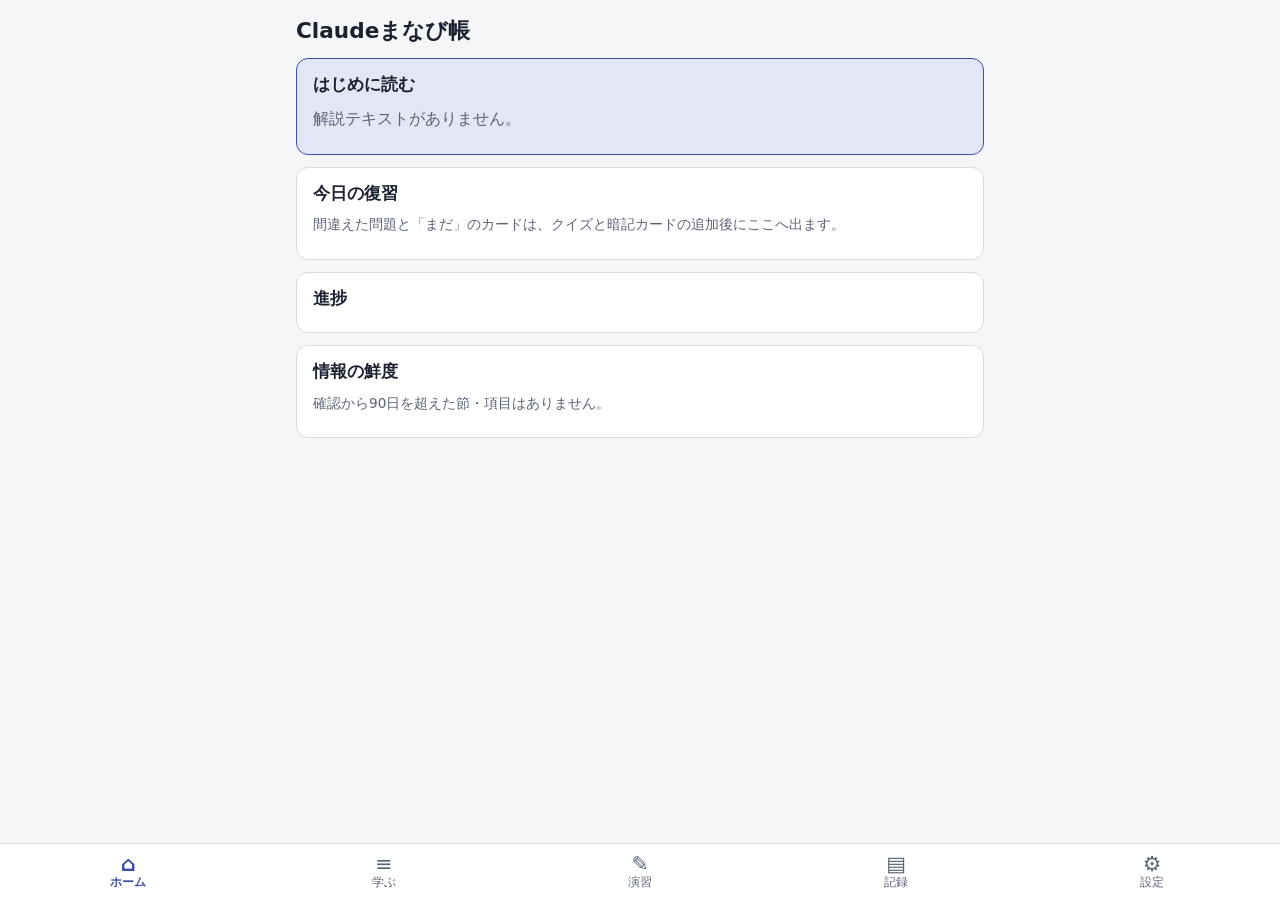
==== index.html @ 8e3b7962 "フェーズ1：fe-manabi からの移植、5タブの枠組み、学ぶ（テキスト）、新図種、validate、作成と検査の手順 Co-Authored-By: Claude Opus 5.5 <norepl" ====
<!doctype html>
<html lang="ja">
<head>
  <meta charset="utf-8">
  <meta name="viewport" content="width=device-width, initial-scale=1, viewport-fit=cover">
  <title>Claudeまなび帳</title>
  <meta name="description" content="Claudeアプリと Claude Code の機能を学ぶ、非公式の学習アプリ。解説はすべてオリジナルです。">
  <meta name="theme-color" content="#f5f6f8" media="(prefers-color-scheme: light)">
  <meta name="theme-color" content="#14171f" media="(prefers-color-scheme: dark)">
  <meta name="color-scheme" content="light dark">
  <meta name="mobile-web-app-capable" content="yes">
  <meta name="apple-mobile-web-app-capable" content="yes">
  <meta name="apple-mobile-web-app-title" content="Claudeまなび">
  <meta name="apple-mobile-web-app-status-bar-style" content="default">
  <meta name="format-detection" content="telephone=no">
  <link rel="stylesheet" href="css/base.css">
  <link rel="stylesheet" href="css/components.css">
  <link rel="stylesheet" href="css/views.css">
</head>
<body>
  <button type="button" id="update-banner" class="update-banner" hidden>更新があります（タップで再読み込み）</button>
  <main id="view" class="view"><p class="muted center">読み込み中…</p></main>
  <div id="toast" class="toast-host" aria-live="polite"></div>
  <nav id="tabbar" class="tabbar" aria-label="メインメニュー">
    <a href="#/home" data-tab="home"><span class="tab-icon" aria-hidden="true">⌂</span>ホーム</a>
    <a href="#/learn" data-tab="learn"><span class="tab-icon" aria-hidden="true">≡</span>学ぶ</a>
    <a href="#/quiz" data-tab="quiz"><span class="tab-icon" aria-hidden="true">✎</span>演習</a>
    <a href="#/records" data-tab="records"><span class="tab-icon" aria-hidden="true">▤</span>記録</a>
    <a href="#/settings" data-tab="settings"><span class="tab-icon" aria-hidden="true">⚙</span>設定</a>
  </nav>
  <noscript><p style="padding:16px">このアプリの利用には JavaScript が必要です。</p></noscript>
  <script type="module" src="js/app.js"></script>
</body>
</html>
---- css/base.css ----
/* 変数・リセット・レイアウトの土台。配色は prefers-color-scheme で切り替える */
:root {
  color-scheme: light dark;
  --bg: #f5f6f8;
  --surface: #ffffff;
  --surface-2: #eceff4;
  --text: #1c2130;
  --muted: #5b6375;
  --line: #d5dae3;
  --accent: #3d4fa0;
  --accent-text: #ffffff;
  --accent-soft: #e2e6f6;
  --ok: #1a7f4b;
  --ok-soft: #dff3e6;
  --ng: #b3342d;
  --ng-soft: #fbe3e0;
  --warn: #8a5a00;
  --warn-soft: #fcefcf;
  --term-bg: #1e2230;
  --term-text: #e4e7ef;
  --term-muted: #949bb0;
  --term-prompt: #9db0f2;
  --term-hl: #343b55;
  --radius: 12px;
  --tabbar-h: 56px;
  --safe-t: env(safe-area-inset-top, 0px);
  --safe-b: env(safe-area-inset-bottom, 0px);
  --safe-l: env(safe-area-inset-left, 0px);
  --safe-r: env(safe-area-inset-right, 0px);
  --font: system-ui, -apple-system, "Hiragino Sans", "Hiragino Kaku Gothic ProN", "Yu Gothic UI", Meiryo, sans-serif;
  --mono: ui-monospace, SFMono-Regular, Menlo, Consolas, "Courier New", monospace;
}

@media (prefers-color-scheme: dark) {
  :root {
    --bg: #14171f;
    --surface: #1d212b;
    --surface-2: #282d39;
    --text: #e7eaf1;
    --muted: #a0a8ba;
    --line: #383e4d;
    --accent: #9db0f2;
    --accent-text: #121731;
    --accent-soft: #252c4d;
    --ok: #6fd39a;
    --ok-soft: #1c3527;
    --ng: #f08a80;
    --ng-soft: #42211f;
    --warn: #f0c060;
    --warn-soft: #3d3118;
  }
}

*, *::before, *::after { box-sizing: border-box; }

html {
  font-size: 100%;
  -webkit-text-size-adjust: 100%;
  text-size-adjust: 100%;
}
html[data-font="large"] { font-size: 115%; }

body {
  margin: 0;
  background: var(--bg);
  color: var(--text);
  font-family: var(--font);
  line-height: 1.7;
  overflow-wrap: anywhere;
  -webkit-tap-highlight-color: transparent;
  min-height: 100dvh;
}

h1 { font-size: 1.35rem; margin: 0 0 12px; line-height: 1.4; }
h2 { font-size: 1.05rem; margin: 0 0 8px; line-height: 1.4; }
h3 { font-size: 1rem; margin: 0 0 4px; }
p { margin: 0 0 8px; }
ul { margin: 0; padding: 0; list-style: none; }
a { color: var(--accent); }
small { font-size: 0.6em; font-weight: 500; }
[hidden] { display: none !important; }

/* 操作要素：ダブルタップ拡大を防ぎ、44px以上のタップ領域を確保する */
button, a, input, select, textarea, label, summary { touch-action: manipulation; }
button, input, select, textarea { font: inherit; color: inherit; }
/* 入力欄は16px未満にしない（iOSの自動ズーム防止） */
input, select, textarea { font-size: max(16px, 1rem); }

:focus-visible { outline: 3px solid var(--accent); outline-offset: 2px; }

.view {
  max-width: 720px;
  margin: 0 auto;
  padding: calc(16px + var(--safe-t)) calc(16px + var(--safe-r)) calc(var(--tabbar-h) + var(--safe-b) + 24px) calc(16px + var(--safe-l));
}
body.is-busy .view { padding-bottom: calc(var(--safe-b) + 24px); }

/* 横に長い表・コード・図は、その要素だけを横スクロールさせる */
.scroll-x { overflow-x: auto; -webkit-overflow-scrolling: touch; max-width: 100%; }

.muted { color: var(--muted); }
.small { font-size: 0.85rem; }
.center { text-align: center; }
.block { display: block; }
.mono { font-family: var(--mono); }

@media (prefers-reduced-motion: reduce) {
  * { scroll-behavior: auto !important; transition: none !important; }
}
---- css/components.css ----
/* 共通部品 */

/* ---- タブバー ---- */
.tabbar {
  position: fixed;
  left: 0; right: 0; bottom: 0;
  display: flex;
  padding: 0 var(--safe-r) var(--safe-b) var(--safe-l);
  background: var(--surface);
  border-top: 1px solid var(--line);
  z-index: 10;
}
.tabbar a {
  flex: 1;
  min-height: var(--tabbar-h);
  display: flex;
  flex-direction: column;
  align-items: center;
  justify-content: center;
  gap: 2px;
  font-size: 0.72rem;
  line-height: 1.2;
  color: var(--muted);
  text-decoration: none;
}
.tabbar a[aria-current="page"] { color: var(--accent); font-weight: 700; }
.tab-icon { font-size: 1.3rem; line-height: 1; }
body.is-busy .tabbar { display: none; }

/* ---- ボタン ---- */
.btn {
  display: inline-flex;
  align-items: center;
  justify-content: center;
  min-height: 44px;
  padding: 8px 16px;
  border: 1px solid var(--line);
  border-radius: 10px;
  background: var(--surface);
  color: var(--text);
  font-weight: 600;
  text-decoration: none;
  cursor: pointer;
}
.btn.primary { background: var(--accent); border-color: var(--accent); color: var(--accent-text); }
.btn.danger { border-color: var(--ng); color: var(--ng); }
.btn.big { width: 100%; min-height: 52px; font-size: 1.05rem; }
.btn.small { padding: 6px 12px; font-size: 0.85rem; }
.btn.grow { flex: 1; }
.btn.is-flagged { border-color: var(--warn); color: var(--warn); }
.btn:disabled { opacity: 0.45; cursor: default; }
.btn:active:not(:disabled) { filter: brightness(0.94); }

.btn-row { display: flex; gap: 8px; justify-content: flex-end; flex-wrap: wrap; }
.btn-col { display: flex; flex-direction: column; gap: 10px; margin: 16px 0; }

/* ---- カード・通知 ---- */
.card {
  background: var(--surface);
  border: 1px solid var(--line);
  border-radius: var(--radius);
  padding: 14px 16px;
  margin: 0 0 12px;
}
.card.accent { border-color: var(--accent); background: var(--accent-soft); }
.notice {
  border-radius: 10px;
  padding: 10px 12px;
  margin: 0 0 12px;
  background: var(--surface-2);
  font-size: 0.9rem;
}
.backup-notice { display: flex; align-items: center; justify-content: space-between; gap: 10px; }
.notice.warn { background: var(--warn-soft); color: var(--warn); }
.badge {
  display: inline-block;
  margin-left: 8px;
  padding: 0 8px;
  border-radius: 999px;
  font-size: 0.75rem;
  background: var(--surface-2);
}
.badge.warn { background: var(--warn-soft); color: var(--warn); }

/* ---- チップ（絞り込み） ---- */
.chips { display: flex; flex-wrap: wrap; gap: 8px; }
.chip {
  min-height: 44px;
  padding: 6px 14px;
  border: 1px solid var(--line);
  border-radius: 999px;
  background: var(--surface);
  color: var(--text);
  cursor: pointer;
}
.chip.is-on { background: var(--accent); border-color: var(--accent); color: var(--accent-text); font-weight: 700; }

/* ---- 横棒 ---- */
.bar-row { display: grid; grid-template-columns: 6.5em 1fr 3em 4em; align-items: center; gap: 8px; min-height: 32px; }
.bar-track { display: block; height: 10px; border-radius: 5px; background: var(--surface-2); overflow: hidden; }
.bar-fill { display: block; height: 100%; border-radius: 5px; background: var(--accent); }
.bar-value { text-align: right; font-weight: 700; font-variant-numeric: tabular-nums; }
.bar-count { text-align: right; font-variant-numeric: tabular-nums; }

/* ---- リスト ---- */
.link-list li + li { border-top: 1px solid var(--line); }
.link-list a {
  display: flex;
  flex-direction: column;
  min-height: 44px;
  padding: 10px 0;
  color: var(--text);
  text-decoration: none;
}
.link-title { display: -webkit-box; -webkit-line-clamp: 2; line-clamp: 2; -webkit-box-orient: vertical; overflow: hidden; }

/* ---- 入力 ---- */
.input {
  width: 100%;
  padding: 10px 12px;
  border: 1px solid var(--line);
  border-radius: 10px;
  background: var(--surface);
  margin: 0 0 12px;
}
textarea.input { resize: vertical; line-height: 1.5; }
.radio-list { display: flex; flex-direction: column; margin: 0 0 12px; }
.radio-item { display: flex; align-items: center; gap: 10px; min-height: 44px; }
.radio-item input { width: 20px; height: 20px; accent-color: var(--accent); }

.setting-row {
  display: flex;
  align-items: center;
  justify-content: space-between;
  gap: 12px;
  min-height: 52px;
  padding: 6px 0;
}
.setting-row + .setting-row { border-top: 1px solid var(--line); }
.switch { width: 24px; height: 24px; flex: none; accent-color: var(--accent); }

.kv { display: grid; grid-template-columns: 6em 1fr; gap: 4px 12px; margin: 0 0 12px; }
.kv dt { color: var(--muted); }
.kv dd { margin: 0; }

/* ---- ダイアログ ---- */
.dialog {
  width: min(92vw, 480px);
  max-height: 86dvh;
  padding: 0;
  border: 1px solid var(--line);
  border-radius: 16px;
  background: var(--surface);
  color: var(--text);
}
.dialog::backdrop { background: rgba(0, 0, 0, 0.5); }
.dialog-inner { padding: 18px 16px 16px; }
.dialog-msg { margin-bottom: 16px; }

/* ---- トースト・更新バナー ---- */
.toast-host {
  position: fixed;
  left: 0; right: 0;
  bottom: calc(var(--tabbar-h) + var(--safe-b) + 12px);
  display: flex;
  justify-content: center;
  padding: 0 16px;
  pointer-events: none;
  z-index: 30;
}
body.is-busy .toast-host { bottom: calc(var(--safe-b) + 84px); }
.toast {
  max-width: 480px;
  padding: 10px 16px;
  border-radius: 10px;
  background: var(--text);
  color: var(--bg);
  font-size: 0.9rem;
  box-shadow: 0 4px 16px rgba(0, 0, 0, 0.25);
}
.toast.is-error { background: var(--ng); color: #fff; }

.update-banner {
  position: sticky;
  top: 0;
  z-index: 20;
  width: 100%;
  min-height: calc(44px + var(--safe-t));
  padding: var(--safe-t) 16px 0;
  border: 0;
  background: var(--accent);
  color: var(--accent-text);
  font-weight: 700;
  cursor: pointer;
}

/* ---- 用語リンク ---- */
.term-link {
  display: inline;
  padding: 0;
  margin: 0;
  border: 0;
  background: none;
  color: inherit;
  font: inherit;
  text-decoration: underline dotted var(--accent);
  text-decoration-thickness: 2px;
  text-underline-offset: 3px;
  cursor: pointer;
}

/* ---- 「AIに聞く」 ---- */
.ask-ai-fab {
  position: fixed;
  right: calc(var(--safe-r) + 14px);
  bottom: calc(var(--tabbar-h) + var(--safe-b) + 16px);
  z-index: 25;
  min-height: 44px;
  padding: 8px 18px;
  border: 0;
  border-radius: 999px;
  background: var(--accent);
  color: var(--accent-text);
  font: inherit;
  font-weight: 700;
  box-shadow: 0 4px 16px rgba(0, 0, 0, 0.3);
  cursor: pointer;
}
.ask-ai-fab[hidden] { display: none; }
body.is-busy .ask-ai-fab { bottom: calc(var(--safe-b) + 96px); }
.ai-quote {
  margin: 0 0 12px;
  padding: 8px 12px;
  border-left: 4px solid var(--accent);
  background: var(--surface-2);
  border-radius: 6px;
  font-size: 0.92rem;
}
.ai-extra {
  width: 100%;
  min-height: 44px;
  margin: 12px 0;
  padding: 8px 12px;
  border: 1px solid var(--line);
  border-radius: 10px;
  background: var(--surface);
  color: var(--text);
  font: inherit;
}
.ai-preview {
  width: 100%;
  margin: 4px 0 12px;
  padding: 8px 10px;
  border: 1px solid var(--line);
  border-radius: 10px;
  background: var(--surface-2);
  color: var(--text);
  font: inherit;
  font-size: 0.82rem;
  line-height: 1.5;
  resize: vertical;
}
.btn.is-disabled { opacity: 0.55; cursor: default; font-weight: 500; font-size: 0.95rem; }
.btn.is-placeholder { visibility: hidden; }
---- css/views.css ----
/* 画面ごとのスタイル */

/* ---- ホーム ---- */
.tiles { display: grid; grid-template-columns: repeat(2, 1fr); gap: 10px; margin: 0 0 4px; }
.tile {
  display: flex;
  flex-direction: column;
  gap: 2px;
  padding: 12px 14px;
  border: 1px solid var(--line);
  border-radius: var(--radius);
  background: var(--surface);
}
.tile-label { font-size: 0.8rem; color: var(--muted); }
.tile-value { font-size: 1.7rem; font-weight: 700; line-height: 1.3; font-variant-numeric: tabular-nums; }

/* ---- 出題 ---- */
.run-head { display: flex; align-items: center; justify-content: space-between; gap: 8px; margin: 0 0 8px; }
.run-progress { font-weight: 700; font-size: 0.9rem; text-align: center; }
.progress { height: 4px; border-radius: 2px; background: var(--surface-2); overflow: hidden; margin: 0 0 12px; }
.progress span { display: block; height: 100%; background: var(--accent); }
.q-meta { margin: 0 0 6px; }
.q-stem { font-size: 1.05rem; margin: 0 0 14px; }
.q-stem p { margin: 0 0 10px; }

.q-table { border-collapse: collapse; margin: 4px 0 10px; font-size: 0.95rem; }
.q-table th, .q-table td { border: 1px solid var(--line); padding: 6px 10px; white-space: nowrap; text-align: left; }
.q-table th { background: var(--surface-2); }

.choices { display: flex; flex-direction: column; gap: 10px; margin: 0 0 16px; }
.choice {
  display: flex;
  align-items: flex-start;
  gap: 12px;
  width: 100%;
  min-height: 52px;
  padding: 12px 14px;
  border: 2px solid var(--line);
  border-radius: var(--radius);
  background: var(--surface);
  color: var(--text);
  text-align: left;
  line-height: 1.6;
}
button.choice { cursor: pointer; }
.choice-label {
  flex: none;
  width: 28px; height: 28px;
  display: grid;
  place-items: center;
  border-radius: 50%;
  background: var(--surface-2);
  font-weight: 700;
  font-size: 0.9rem;
}
.choice-body { display: flex; flex-direction: column; gap: 6px; min-width: 0; }
.choice-why { font-size: 0.9rem; color: var(--muted); }
.choice.is-selected { border-color: var(--accent); background: var(--accent-soft); }
.choice.is-selected .choice-label { background: var(--accent); color: var(--accent-text); }
.choice.is-correct { border-color: var(--ok); background: var(--ok-soft); }
.choice.is-correct .choice-label { background: var(--ok); color: var(--surface); }
.choice.is-correct .choice-why b { color: var(--ok); }
.choice.is-wrong { border-color: var(--ng); background: var(--ng-soft); }
.choice.is-wrong .choice-label { background: var(--ng); color: var(--surface); }
.choice.is-wrong .choice-why b { color: var(--ng); }

.result-banner {
  display: flex;
  align-items: baseline;
  justify-content: space-between;
  gap: 12px;
  padding: 10px 14px;
  margin: 0 0 12px;
  border-radius: 10px;
  scroll-margin-top: calc(var(--safe-t) + 8px);
}
.result-banner strong { font-size: 1.1rem; }
.result-banner.is-ok { background: var(--ok-soft); color: var(--ok); }
.result-banner.is-ng { background: var(--ng-soft); color: var(--ng); }

.explain {
  padding: 12px 14px;
  margin: 0 0 16px;
  border-left: 4px solid var(--accent);
  border-radius: 4px var(--radius) var(--radius) 4px;
  background: var(--surface);
}

/* 画面下に張り付く操作ボタン */
.sticky-action {
  position: sticky;
  bottom: calc(var(--tabbar-h) + var(--safe-b));
  padding: 10px 0;
  background: linear-gradient(to bottom, transparent, var(--bg) 28%);
}
body.is-busy .sticky-action { bottom: var(--safe-b); }
.sticky-action .btn-row { flex-wrap: nowrap; }

/* ---- 結果 ---- */
.score { font-size: 2.2rem; font-weight: 700; margin: 0; font-variant-numeric: tabular-nums; }
.score-sub { font-size: 1.1rem; margin: 0; }

/* ---- 設定 ---- */
.setting-row input[type="number"], .setting-row input[type="date"], .setting-row select {
  min-height: 44px;
  padding: 6px 10px;
  border: 1px solid var(--line);
  border-radius: 10px;
  background: var(--surface);
  max-width: 11em;
}
.setting-row input[type="number"] { width: 5.5em; text-align: right; }

/* ---- 図 ---- */
.q-figure { margin: 4px 0 12px; }
.q-figure .scroll-x { padding: 4px 0; }
.figure-svg { display: block; max-width: none; height: auto; margin: 0 auto; font-family: var(--font); }
.q-figure figcaption { text-align: center; font-size: 0.85rem; color: var(--muted); margin-top: 4px; }
.fig-node { fill: var(--surface); stroke: var(--text); stroke-width: 1.6; }
.fig-node-inner { fill: none; stroke: var(--text); stroke-width: 1.2; }
.fig-fw { stroke: var(--ng); stroke-width: 2.2; }
.fig-line { fill: none; stroke: var(--text); stroke-width: 1.5; }
.fig-dashed { stroke-dasharray: 6 4; }
.fig-dotted { stroke-dasharray: 2 2; }
.fig-arrowhead { fill: var(--text); }
.fig-dot { fill: var(--text); }
.fig-text { fill: var(--text); }
.fig-text-muted { fill: var(--muted); }
.fig-bold { font-weight: 700; }
.fig-label-bg { fill: var(--bg); opacity: 0.92; }
.fig-zone { fill: var(--surface-2); stroke: var(--muted); stroke-width: 1.2; stroke-dasharray: 6 4; }
.fig-grid { stroke: var(--line); stroke-width: 1.2; }
.fig-grid-minor { stroke: var(--line); stroke-width: 0.6; }
.fig-bar { fill: var(--accent-soft); stroke: var(--accent); stroke-width: 1.2; }
.fig-bar-actual { fill: var(--accent); }
.fig-marker { stroke: var(--ng); stroke-width: 2; stroke-dasharray: 4 3; }

/* ---- 演習タブの見出し ---- */
.section-title { margin: 20px 0 8px; font-size: 1.1rem; }

/* ---- 用語 ---- */
.subnav { margin: 0 0 12px; }
.subnav .chip { display: inline-flex; align-items: center; text-decoration: none; }
.kana-index { display: flex; flex-wrap: wrap; gap: 4px; margin: 0 0 12px; }
.kana-index a {
  min-width: 44px; min-height: 44px;
  display: grid; place-items: center;
  border: 1px solid var(--line); border-radius: 8px;
  background: var(--surface); color: var(--text); text-decoration: none; font-weight: 700;
}
.card h2[id] { scroll-margin-top: calc(var(--safe-t) + 8px); }
.term-name { font-weight: 700; }
.term-def { font-size: 1.05rem; margin: 0; }

/* ---- 暗記カード ---- */
.flashcard {
  position: relative;
  display: flex;
  flex-direction: column;
  justify-content: center;
  min-height: 46dvh;
  margin: 8px 0 16px;
  padding: 24px 20px;
  border: 2px solid var(--line);
  border-radius: 18px;
  background: var(--surface);
  text-align: center;
  touch-action: pan-y;
  user-select: none;
  -webkit-user-select: none;
  cursor: pointer;
  transition: transform 0.2s ease;
}
.flashcard.is-dragging { transition: none; }
.flashcard.is-flipped { border-color: var(--accent); text-align: left; }
.flash-front { font-size: 1.6rem; font-weight: 700; margin: 8px 0; }
.flash-term { font-weight: 700; color: var(--accent); }
.flash-def { font-size: 1.1rem; line-height: 1.8; margin: 0; }
.flash-hint {
  position: absolute; top: 14px;
  padding: 2px 10px; border-radius: 6px;
  font-weight: 700; opacity: 0; transition: opacity 0.1s;
}
.flash-hint-ok { left: 14px; color: var(--ok); border: 2px solid var(--ok); }
.flash-hint-ng { right: 14px; color: var(--ng); border: 2px solid var(--ng); }
.flashcard.show-ok .flash-hint-ok, .flashcard.show-ng .flash-hint-ng { opacity: 1; }
.flash-buttons { flex-wrap: nowrap; }

/* ---- ヘルプ ---- */
.help-list { padding-left: 1.2em; list-style: disc; }
.help-list li { margin: 0 0 8px; line-height: 1.75; }

/* ---- 用語集 ---- */
.glossary-controls { margin: 0 0 8px; }
.cat-index { display: flex; flex-wrap: wrap; gap: 6px; margin: 0 0 12px; }
.cat-index a {
  display: inline-flex; align-items: center;
  min-height: 44px; padding: 4px 12px;
  border: 1px solid var(--line); border-radius: 8px;
  background: var(--surface); color: var(--text); text-decoration: none; font-size: 0.85rem;
}
.field-heading { margin: 18px 0 8px; padding-left: 10px; border-left: 5px solid var(--accent); }
.cat-heading { scroll-margin-top: calc(var(--safe-t) + 8px); margin-top: 0 !important; }
.term-sub { display: flex; align-items: center; gap: 6px; flex-wrap: wrap; }
/* ---- 解説用の図 ---- */
.fig-on-accent { fill: var(--accent-text); }
.fig-line-accent { stroke: var(--accent); stroke-width: 2; }
.fig-cell-dim { fill: var(--surface-2); stroke: var(--muted); stroke-width: 1.2; }
.fig-venn { fill: none; stroke: var(--text); stroke-width: 1.6; }
.fig-venn-shade { fill: var(--accent); opacity: 0.35; }

/* ---- 学ぶタブ ---- */
.lesson-chapters { list-style: none; margin: 0; padding: 0; }
.lesson-chapters li + li { border-top: 1px solid var(--line); }
.lesson-chapters a { display: flex; align-items: center; gap: 10px; min-height: 52px; padding: 8px 4px; color: var(--text); text-decoration: none; }
.lesson-chapters .grow { flex: 1; min-width: 0; }
.read-mark { flex: none; min-width: 3.4em; text-align: center; font-size: 0.8rem; padding: 2px 8px; border-radius: 999px; background: var(--surface-2); color: var(--muted); }
.read-mark.is-done { background: var(--ok-soft); color: var(--ok); font-weight: 700; }
.lesson-points { margin: 0 0 12px; padding: 10px 14px 10px 30px; background: var(--accent-soft); border-radius: var(--radius); }
.lesson-body > * + * { margin-top: 12px; }
.lesson-body p { margin: 0; line-height: 1.85; }
.lesson-body h3 { margin: 20px 0 0; font-size: 1.05rem; }
.lesson-steps { margin: 0; padding-left: 1.6em; line-height: 1.8; }
.lesson-steps li + li { margin-top: 4px; }
.lesson-note { padding: 10px 14px; border-radius: var(--radius); border-left: 4px solid var(--accent); background: var(--surface-2); }
.lesson-note.is-pitfall { border-left-color: var(--ng); background: var(--ng-soft); }
.lesson-note.is-tip { border-left-color: var(--ok); background: var(--ok-soft); }
.lesson-note .note-title { display: block; font-weight: 700; margin-bottom: 2px; }
.lesson-example { padding: 10px 14px; border: 1px solid var(--line); border-radius: var(--radius); background: var(--surface); }
.lesson-example summary { cursor: pointer; font-weight: 700; margin-top: 6px; min-height: 44px; display: flex; align-items: center; }
.lesson-nav { display: flex; gap: 8px; margin: 16px 0; }
.lesson-nav .btn { flex: 1; text-align: center; }
.lesson-body .table-wrap { overflow-x: auto; }
ul.lesson-steps, ul.lesson-points { list-style: disc; }
ol.lesson-steps { list-style: decimal; }

/* 要約表示のまとめ（digest） */
.lesson-digest { padding: 12px 14px; border: 1px solid var(--line); border-radius: var(--radius); background: var(--surface); }
.lesson-digest p { margin: 0; line-height: 1.85; }
.lesson-keys { margin: 10px 0 0; padding-left: 1.4em; list-style: disc; line-height: 1.8; }
.lesson-keys li + li { margin-top: 2px; }

/* ---- Claude の画面説明用の図 ---- */
.fig-mono { font-family: var(--mono); }
.fig-chat-bar { fill: var(--surface-2); stroke: var(--line); }
.fig-chat-user { fill: var(--accent-soft); stroke: var(--accent); stroke-width: 1; }
.fig-chat-claude { fill: var(--surface); stroke: var(--line); stroke-width: 1.2; }
.fig-chat-tool { fill: var(--surface-2); stroke: var(--muted); stroke-width: 1; }
.fig-chat-hl { stroke: var(--warn); stroke-width: 2.4; }
.fig-term { fill: var(--term-bg); }
.fig-term-dot { fill: var(--term-muted); opacity: 0.6; }
.fig-term-text { fill: var(--term-text); }
.fig-term-muted { fill: var(--term-muted); }
.fig-term-prompt { fill: var(--term-prompt); font-weight: 700; }
.fig-term-hl { fill: var(--term-text); font-weight: 700; }
.fig-term-hlbg { fill: var(--term-hl); }
.fig-term-ok { fill: #7fd6a0; }
.fig-term-ng { fill: #f39a90; }
.fig-dir-folder { fill: var(--accent); }

/* ---- 節のバッジ・確認日・出典 ---- */
.sec-meta { display: flex; flex-wrap: wrap; align-items: center; gap: 6px; margin: 0 0 12px; }
.pill { display: inline-flex; align-items: center; min-height: 24px; padding: 0 9px; border-radius: 999px; font-size: 0.75rem; line-height: 1.4; background: var(--surface-2); color: var(--text); border: 1px solid var(--line); }
.pill.is-status { background: var(--warn-soft); color: var(--warn); border-color: transparent; font-weight: 700; }
.pill.is-unverified { background: var(--ng-soft); color: var(--ng); border-color: transparent; font-weight: 700; }
.pill.is-date { background: none; border: 0; color: var(--muted); padding: 0 2px; }
.sources { margin: 20px 0 8px; }
.sources h2, .related h2 { font-size: 0.95rem; }
.sources ul { padding-left: 1.2em; list-style: disc; }
.sources li { margin: 0 0 6px; line-height: 1.5; }
.sources a { display: inline-block; padding: 8px 0; }
.related { margin: 16px 0; }

/* ---- コード（コピーボタン付き） ---- */
.codebox { margin: 0; border: 1px solid var(--line); border-radius: 10px; background: var(--surface-2); overflow: hidden; }
.codebox-head { display: flex; align-items: center; justify-content: space-between; gap: 8px; padding: 0 0 0 12px; border-bottom: 1px solid var(--line); font-size: 0.8rem; color: var(--muted); }
.codebox-head .btn { min-height: 44px; border: 0; border-left: 1px solid var(--line); border-radius: 0; background: none; }
.codebox pre { margin: 0; padding: 10px 12px; overflow-x: auto; font-family: var(--mono); font-size: 0.86rem; line-height: 1.6; white-space: pre; -webkit-user-select: text; user-select: text; }
.codebox-manual { margin: 0; padding: 6px 12px; font-size: 0.85rem; background: var(--warn-soft); color: var(--warn); }
code.inline { font-family: var(--mono); font-size: 0.9em; padding: 0 4px; border-radius: 4px; background: var(--surface-2); overflow-wrap: anywhere; }
.lesson-note.is-caution { border-left-color: var(--warn); background: var(--warn-soft); }

/* ---- 学ぶ：部の見出し ---- */
.part-heading { margin: 18px 0 8px; padding-left: 10px; border-left: 5px solid var(--accent); }
.part-heading .muted { font-weight: 400; margin-left: 6px; font-size: 0.85rem; }
.placeholder { padding: 24px 4px; }
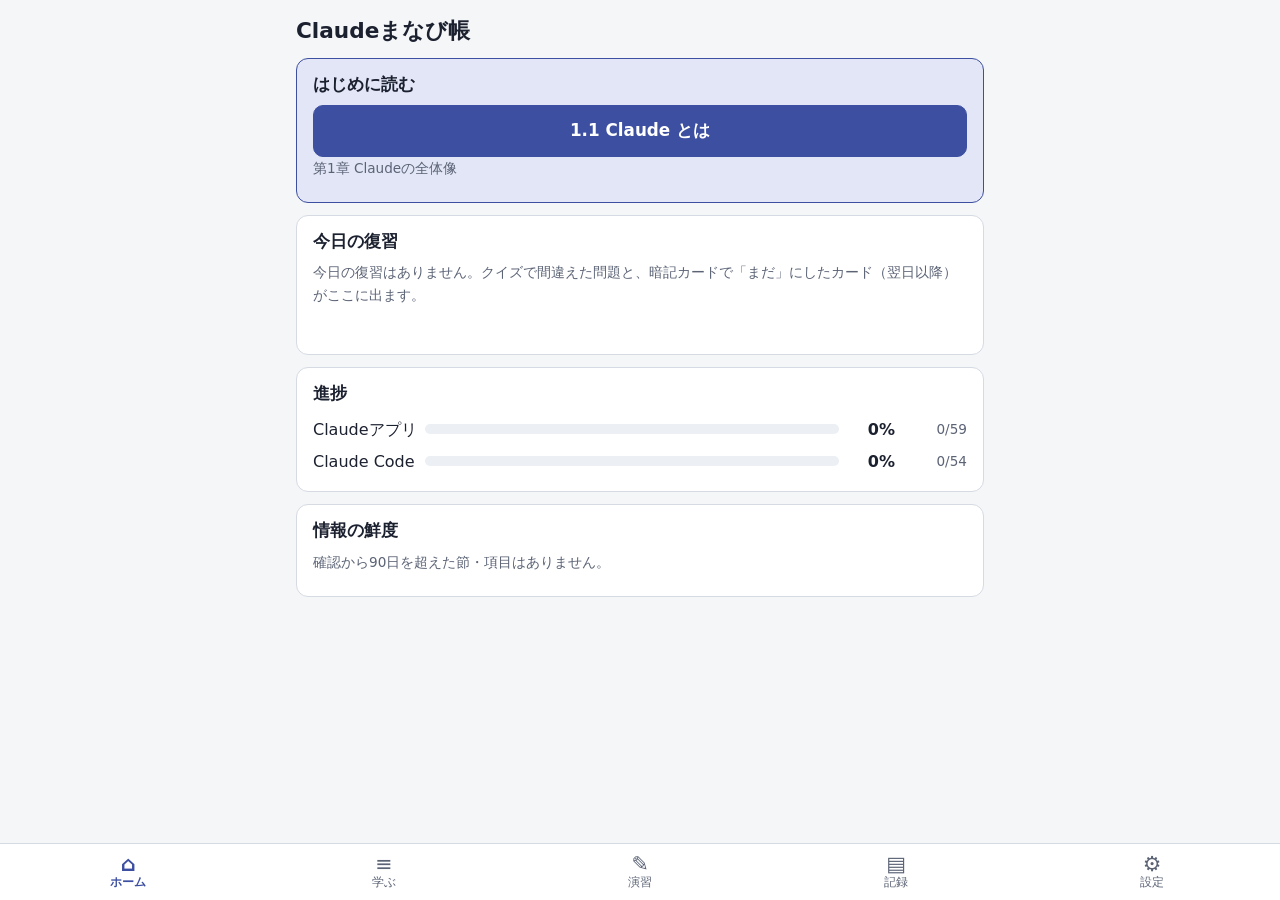
==== commit cbed4342: "フェーズ4：PWA（manifest・Service Worker・アイコン・更新の通知）、設定のデータ管理（エクスポート／インポート／全削除）、ヘルプと README・TESTING・HANDOFF" ====
--- a/index.html
+++ b/index.html
@@ -13,6 +13,9 @@
   <meta name="apple-mobile-web-app-title" content="Claudeまなび">
   <meta name="apple-mobile-web-app-status-bar-style" content="default">
   <meta name="format-detection" content="telephone=no">
+  <link rel="manifest" href="manifest.json">
+  <link rel="icon" href="icons/icon.svg" type="image/svg+xml">
+  <link rel="apple-touch-icon" href="icons/apple-touch-icon.png">
   <link rel="stylesheet" href="css/base.css">
   <link rel="stylesheet" href="css/components.css">
   <link rel="stylesheet" href="css/views.css">
--- a/css/views.css
+++ b/css/views.css
@@ -284,3 +284,16 @@
 .part-heading { margin: 18px 0 8px; padding-left: 10px; border-left: 5px solid var(--accent); }
 .part-heading .muted { font-weight: 400; margin-left: 6px; font-size: 0.85rem; }
 .placeholder { padding: 24px 4px; }
+
+/* ---- 記録 ---- */
+.record-chapter { padding: 8px 0; }
+.record-chapter + .record-chapter { border-top: 1px solid var(--line); }
+.record-title { display: inline-flex; align-items: center; min-height: 44px; font-weight: 700; color: var(--text); text-decoration: none; }
+a.bar-row { color: var(--text); text-decoration: none; min-height: 44px; }
+.lesson-chapters a[aria-disabled="true"] { opacity: 0.6; }
+
+/* ---- 辞典 ---- */
+.dict-keys { display: flex; flex-wrap: wrap; gap: 6px; margin: 0 0 8px; }
+.dict-keys .pill { font-family: var(--mono); font-size: 0.85rem; }
+h1.mono { font-family: var(--mono); font-size: 1.3rem; overflow-wrap: anywhere; }
+.term-name.mono { font-family: var(--mono); }
